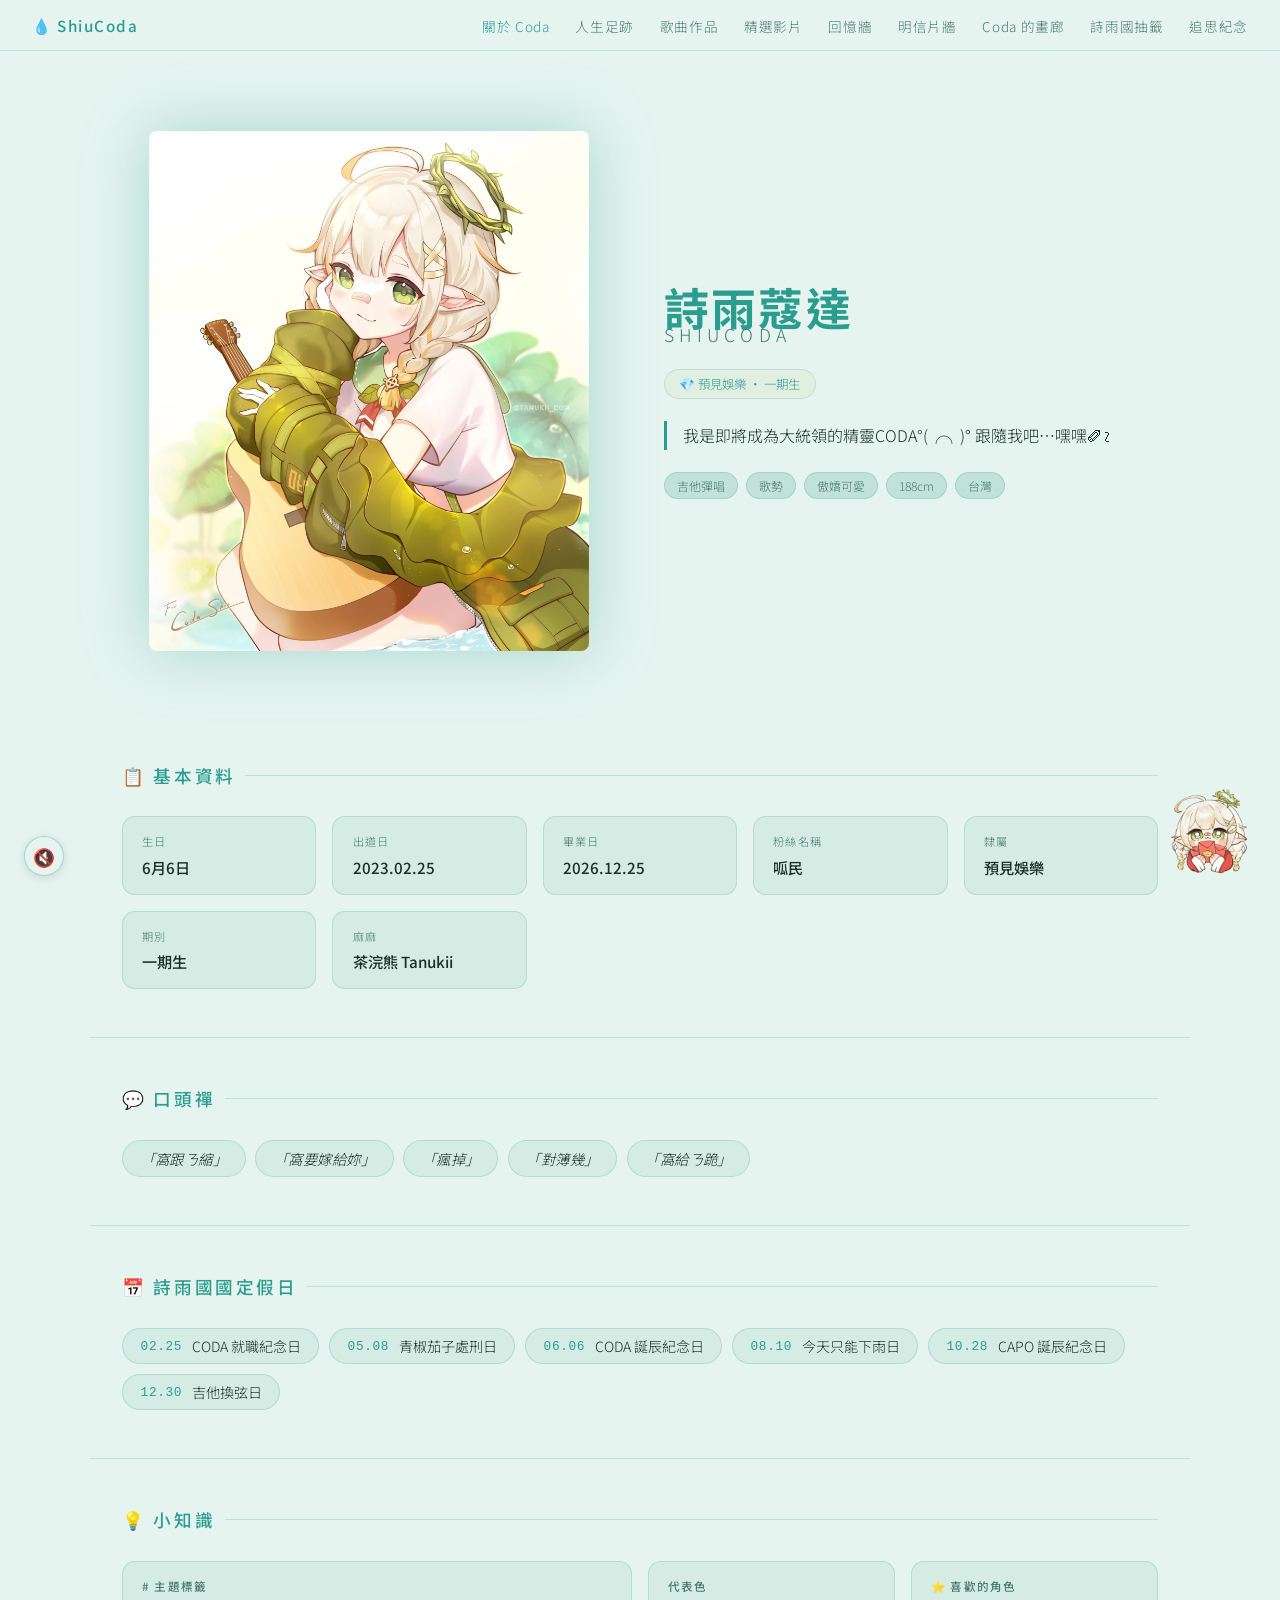
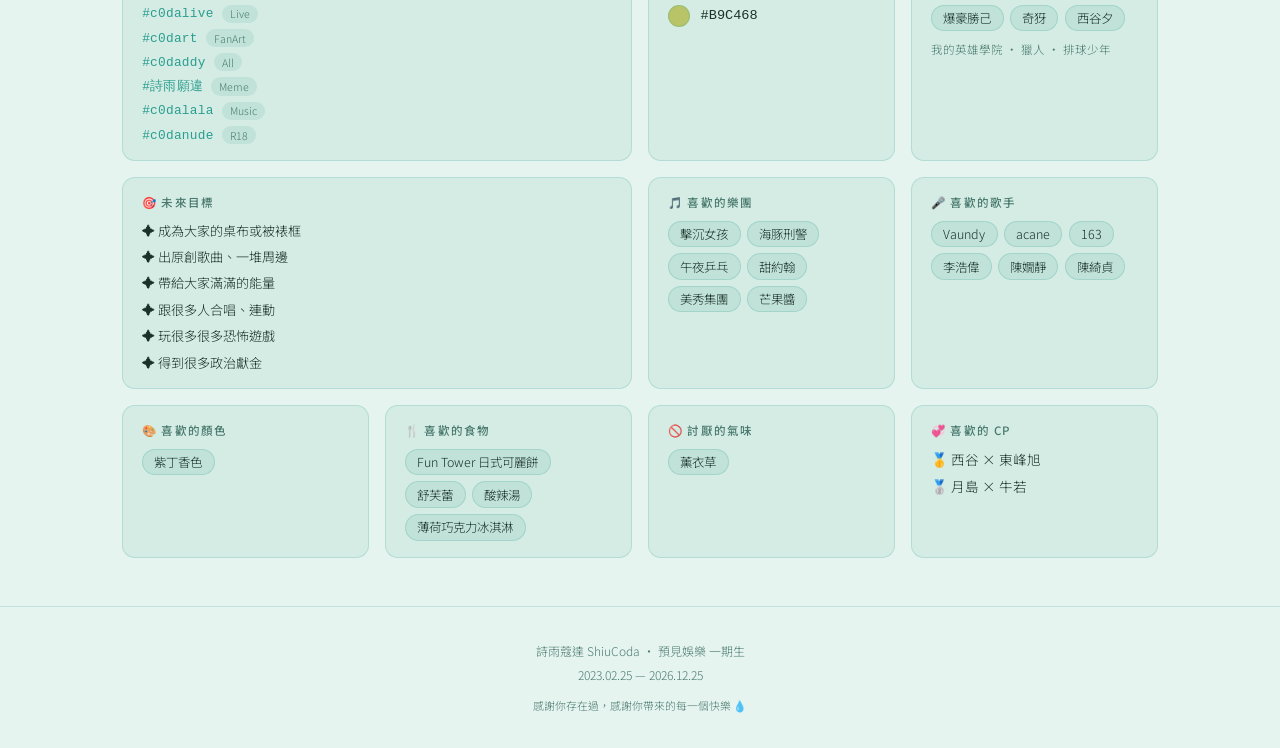
==== index.html @ 1def6b56 "Fix 麻麻 name, reorder trivia cards, fix empty top-right slot Co-Authored-By: Claude Sonnet 4.6 <norep" ====
﻿<!DOCTYPE html>
<html lang="zh-TW">
<head>
  <meta charset="UTF-8">
  <meta name="viewport" content="width=device-width, initial-scale=1.0">
  <title>詩雨蔻達 ShiuCoda</title>
  <link rel="preconnect" href="https://fonts.googleapis.com">
  <link href="https://fonts.googleapis.com/css2?family=Noto+Sans+TC:wght@300;400;500;700&display=swap" rel="stylesheet">
  <style>
    :root {
      --accent:     #2a9d8f;
      --accent-dim: #1f7a6e;
      --accent-glow:#4dbfac;
      --bg:         #e6f4f0;
      --bg2:        #d4ece4;
      --bg3:        #c0e2d8;
      --text:       #1a3028;
      --text-muted: #4a7a6e;
      --border:     rgba(42,157,143,.2);
    }

    * { box-sizing: border-box; margin: 0; padding: 0; }

    body {
      background: var(--bg);
      color: var(--text);
      font-family: 'Noto Sans TC', sans-serif;
      font-weight: 300;
      min-height: 100vh;
    }

    /* ── 導覽列 ── */
    nav {
      position: sticky;
      top: 0;
      z-index: 100;
      background: rgba(230,244,240,.92);
      backdrop-filter: blur(12px);
      border-bottom: 1px solid var(--border);
      display: flex;
      align-items: center;
      justify-content: space-between;
      padding: .8rem 2rem;
    }

    .nav-logo {
      font-size: .95rem;
      font-weight: 500;
      color: var(--accent);
      letter-spacing: .1em;
      text-decoration: none;
    }

    .nav-links {
      display: flex;
      gap: 1.6rem;
      list-style: none;
    }

    .nav-links a {
      color: var(--text-muted);
      text-decoration: none;
      font-size: .85rem;
      letter-spacing: .05em;
      transition: color .2s;
    }

    .nav-links a:hover,
    .nav-links a.active { color: var(--accent); }

    /* ── Hero ── */
    .hero {
      display: grid;
      grid-template-columns: 1fr 1fr;
      gap: 3rem;
      align-items: center;
      max-width: 1100px;
      margin: 0 auto;
      padding: 5rem 2rem 4rem;
    }

    .hero-art {
      display: flex;
      justify-content: center;
    }

    .hero-art img {
      max-height: 520px;
      max-width: 100%;
      object-fit: contain;
      filter: drop-shadow(0 0 32px rgba(42,157,143,.35));
      border-radius: .5rem;
    }

    .hero-art .art-placeholder {
      width: 340px;
      height: 480px;
      border: 2px dashed var(--border);
      border-radius: 1rem;
      display: flex;
      flex-direction: column;
      align-items: center;
      justify-content: center;
      gap: .8rem;
      color: var(--text-muted);
      font-size: .85rem;
    }

    .hero-art .art-placeholder span { font-size: 2.5rem; }

    .hero-info { display: flex; flex-direction: column; gap: 1.4rem; }

    .hero-name-jp {
      font-size: 2.8rem;
      font-weight: 700;
      color: var(--accent);
      line-height: 1.1;
      letter-spacing: .05em;
    }

    .hero-name-en {
      font-size: 1.1rem;
      font-weight: 300;
      color: var(--text-muted);
      letter-spacing: .3em;
      text-transform: uppercase;
      margin-top: -.6rem;
    }

    .hero-badge {
      display: inline-flex;
      align-items: center;
      gap: .5rem;
      background: rgba(185,196,104,.1);
      border: 1px solid var(--border);
      border-radius: 2rem;
      padding: .3rem .9rem;
      font-size: .78rem;
      color: var(--accent);
      width: fit-content;
    }

    .hero-desc {
      font-size: 1rem;
      line-height: 1.8;
      color: var(--text);
      border-left: 3px solid var(--accent);
      padding-left: 1rem;
    }

    .hero-tags {
      display: flex;
      flex-wrap: wrap;
      gap: .5rem;
    }

    .tag {
      background: var(--bg3);
      border: 1px solid var(--border);
      border-radius: 2rem;
      padding: .25rem .75rem;
      font-size: .75rem;
      color: var(--text-muted);
    }

    /* ── 區塊共用 ── */
    section {
      max-width: 1100px;
      margin: 0 auto;
      padding: 3rem 2rem;
    }

    section + section {
      border-top: 1px solid var(--border);
    }

    .section-title {
      font-size: 1.1rem;
      font-weight: 500;
      color: var(--accent);
      letter-spacing: .15em;
      margin-bottom: 1.8rem;
      display: flex;
      align-items: center;
      gap: .6rem;
    }

    .section-title::after {
      content: '';
      flex: 1;
      height: 1px;
      background: var(--border);
    }

    /* ── 基本資料 ── */
    .info-grid {
      display: grid;
      grid-template-columns: repeat(auto-fit, minmax(160px, 1fr));
      gap: 1rem;
    }

    .info-card {
      background: var(--bg2);
      border: 1px solid var(--border);
      border-radius: .8rem;
      padding: 1rem 1.2rem;
    }

    .info-card .label {
      font-size: .7rem;
      color: var(--text-muted);
      letter-spacing: .1em;
      margin-bottom: .4rem;
    }

    .info-card .value {
      font-size: .95rem;
      font-weight: 500;
      color: var(--text);
    }

    /* ── 畫廊區 ── */
    .gallery-grid {
      display: grid;
      grid-template-columns: repeat(auto-fill, minmax(200px, 1fr));
      gap: 1rem;
    }

    .gallery-item {
      aspect-ratio: 1;
      border-radius: .8rem;
      overflow: hidden;
      background: var(--bg3);
      border: 1px solid var(--border);
      cursor: pointer;
      transition: transform .2s, border-color .2s;
    }

    .gallery-item:hover {
      transform: translateY(-3px);
      border-color: var(--accent-dim);
    }

    .gallery-item img {
      width: 100%;
      height: 100%;
      object-fit: cover;
    }

    .gallery-placeholder {
      width: 100%;
      height: 100%;
      display: flex;
      flex-direction: column;
      align-items: center;
      justify-content: center;
      gap: .4rem;
      color: var(--text-muted);
      font-size: .75rem;
    }

    .gallery-placeholder span { font-size: 1.8rem; }

    .gallery-hint {
      margin-top: 1rem;
      font-size: .78rem;
      color: var(--text-muted);
      text-align: center;
    }

    /* ── 原創曲 ── */
    .songs-grid {
      display: grid;
      grid-template-columns: repeat(auto-fill, minmax(260px, 1fr));
      gap: .8rem;
    }

    .song-item {
      display: flex;
      align-items: center;
      gap: .8rem;
      background: var(--bg2);
      border: 1px solid var(--border);
      border-radius: .6rem;
      padding: .8rem 1rem;
      text-decoration: none;
      color: var(--text);
      transition: border-color .2s, background .2s;
    }

    .song-item:hover {
      border-color: var(--accent-dim);
      background: var(--bg3);
    }

    .song-icon {
      font-size: 1.2rem;
      flex-shrink: 0;
    }

    .song-title { font-size: .88rem; line-height: 1.4; }

    .song-year {
      margin-left: auto;
      font-size: .72rem;
      color: var(--text-muted);
      white-space: nowrap;
    }

    /* ── 口頭禪 ── */
    .catchphrase-list {
      display: flex;
      flex-wrap: wrap;
      gap: .6rem;
    }

    .catchphrase {
      background: var(--bg2);
      border: 1px solid var(--border);
      border-radius: 2rem;
      padding: .45rem 1.1rem;
      font-size: .9rem;
      color: var(--text);
      font-style: italic;
      letter-spacing: .03em;
    }

    /* ── 詩雨國國定假日 ── */
    .holiday-list {
      display: flex;
      flex-wrap: wrap;
      gap: .6rem;
    }

    .holiday-row {
      display: flex;
      align-items: center;
      gap: .6rem;
      background: var(--bg2);
      border: 1px solid var(--border);
      border-radius: 2rem;
      padding: .45rem 1.1rem;
      font-size: .88rem;
    }

    .holiday-date {
      font-family: monospace;
      font-size: .8rem;
      color: var(--accent);
      letter-spacing: .05em;
      flex-shrink: 0;
    }

    .holiday-name {
      color: var(--text);
    }

    /* ── 小知識 ── */
    .trivia-grid {
      display: grid;
      grid-template-columns: repeat(auto-fill, minmax(210px, 1fr));
      gap: 1rem;
    }

    .trivia-card {
      background: var(--bg2);
      border: 1px solid var(--border);
      border-radius: .8rem;
      padding: 1rem 1.2rem;
    }

    .trivia-label {
      font-size: .72rem;
      color: var(--text-muted);
      letter-spacing: .1em;
      font-weight: 500;
      margin-bottom: .65rem;
    }

    .trivia-tags {
      display: flex;
      flex-wrap: wrap;
      gap: .4rem;
    }

    .trivia-tag {
      background: var(--bg3);
      border: 1px solid var(--border);
      border-radius: 2rem;
      padding: .2rem .7rem;
      font-size: .78rem;
      color: var(--text);
    }

    .trivia-color-swatch {
      display: flex;
      align-items: center;
      gap: .65rem;
    }

    .color-dot {
      width: 22px; height: 22px;
      border-radius: 50%;
      border: 1px solid var(--border);
      flex-shrink: 0;
    }

    .hashtag-list {
      display: flex;
      flex-direction: column;
      gap: .38rem;
    }

    .hashtag-row {
      display: flex;
      align-items: center;
      gap: .5rem;
    }

    .hashtag-name {
      font-size: .8rem;
      color: var(--accent);
      font-family: monospace;
      letter-spacing: .02em;
    }

    .hashtag-type {
      font-size: .66rem;
      color: var(--text-muted);
      background: var(--bg3);
      border-radius: 2rem;
      padding: .1rem .5rem;
    }

    .trivia-goal-list {
      list-style: none;
      display: flex;
      flex-direction: column;
      gap: .42rem;
    }

    .trivia-goal-list li {
      font-size: .82rem;
      color: var(--text);
      line-height: 1.5;
    }

    .span-wide { grid-column: span 2; }
    @media (max-width: 500px) { .span-wide { grid-column: span 1; } }

    /* ── 其他頁面連結 ── */
    .pages-grid {
      display: grid;
      grid-template-columns: repeat(auto-fill, minmax(180px, 1fr));
      gap: 1rem;
    }

    .page-link {
      display: flex;
      flex-direction: column;
      align-items: center;
      gap: .6rem;
      background: var(--bg2);
      border: 1px solid var(--border);
      border-radius: 1rem;
      padding: 1.6rem 1rem;
      text-decoration: none;
      color: var(--text);
      transition: border-color .2s, transform .2s;
    }

    .page-link:hover {
      border-color: var(--accent-dim);
      transform: translateY(-3px);
    }

    .page-link .icon { font-size: 2rem; }
    .page-link .name { font-size: .88rem; font-weight: 500; }
    .page-link .desc { font-size: .72rem; color: var(--text-muted); text-align: center; }

    /* ── Footer ── */
    footer {
      border-top: 1px solid var(--border);
      text-align: center;
      padding: 2rem;
      font-size: .75rem;
      color: var(--text-muted);
      line-height: 2;
    }

    /* ── 燈箱 ── */
    #lightbox {
      display: none;
      position: fixed;
      inset: 0;
      background: rgba(0,0,0,.85);
      z-index: 999;
      align-items: center;
      justify-content: center;
      cursor: pointer;
    }

    #lightbox.open { display: flex; }

    #lightbox img {
      max-width: 90vw;
      max-height: 90vh;
      border-radius: .5rem;
      object-fit: contain;
    }

    /* ── RWD ── */
    @media (max-width: 700px) {
      .hero { grid-template-columns: 1fr; padding: 2.5rem 1.2rem 2rem; gap: 2rem; }
      .hero-art { order: -1; }
      .hero-art .art-placeholder { width: 220px; height: 300px; }
      .hero-name-jp { font-size: 2rem; }
      nav { padding: .7rem 1rem; }
      .nav-links { gap: .9rem; }
      section { padding: 2rem 1.2rem; }
    }
  </style>
</head>
<body data-audio="/ShiuCoda/audio/index.mp3">

<!-- ── 導覽列 ── -->
<nav>
  <a class="nav-logo" href="index.html">💧 ShiuCoda</a>
  <ul class="nav-links">
    <li><a href="index.html" class="active">關於 Coda</a></li>
    <li><a href="timeline.html">人生足跡</a></li>
    <li><a href="music.html">歌曲作品</a></li>
    <li><a href="videos.html">精選影片</a></li>
    <li><a href="gallery.html">回憶牆</a></li><li><a href="postcards.html">明信片牆</a></li><li><a href="artwork.html">Coda 的畫廊</a></li><li><a href="fortune.html">詩雨國抽籤</a></li>
    <li><a href="memorial.html">追思紀念</a></li>
  </ul>
</nav>

<!-- ── Hero ── -->
<div class="hero">
  <div class="hero-art">
    <img src="images/character/main.webp" alt="詩雨蔻達">
  </div>

  <div class="hero-info">
    <div>
      <div class="hero-name-jp">詩雨蔻達</div>
      <div class="hero-name-en">ShiuCoda</div>
    </div>
    <div class="hero-badge">💎 預見娛樂 · 一期生</div>
    <p class="hero-desc">我是即將成為大統領的精靈CODA°(╭╮)° 跟隨我吧…嘿嘿✐☡</p>
    <div class="hero-tags">
      <span class="tag">吉他彈唱</span>
      <span class="tag">歌勢</span>
      <span class="tag">傲嬌可愛</span>
      <span class="tag">188cm</span>
      <span class="tag">台灣</span>
    </div>
  </div>
</div>

<!-- ── 基本資料 ── -->
<section>
  <h2 class="section-title">📋 基本資料</h2>
  <div class="info-grid">
    <div class="info-card">
      <div class="label">生日</div>
      <div class="value">6月6日</div>
    </div>
    <div class="info-card">
      <div class="label">出道日</div>
      <div class="value">2023.02.25</div>
    </div>
    <div class="info-card">
      <div class="label">畢業日</div>
      <div class="value">2026.12.25</div>
    </div>
    <div class="info-card">
      <div class="label">粉絲名稱</div>
      <div class="value">呱民</div>
    </div>
    <div class="info-card">
      <div class="label">隸屬</div>
      <div class="value">預見娛樂</div>
    </div>
    <div class="info-card">
      <div class="label">期別</div>
      <div class="value">一期生</div>
    </div>
    <div class="info-card">
      <div class="label">麻麻</div>
      <div class="value">茶浣熊 Tanukii</div>
    </div>
  </div>
</section>

<!-- ── 口頭禪 ── -->
<section>
  <h2 class="section-title">💬 口頭禪</h2>
  <div class="catchphrase-list">
    <span class="catchphrase">「窩跟ㄋ縮」</span>
    <span class="catchphrase">「窩要嫁給妳」</span>
    <span class="catchphrase">「瘋掉」</span>
    <span class="catchphrase">「對簿幾」</span>
    <span class="catchphrase">「窩給ㄋ跪」</span>
  </div>
</section>

<!-- ── 詩雨國國定假日 ── -->
<section>
  <h2 class="section-title">📅 詩雨國國定假日</h2>
  <div class="holiday-list">
    <div class="holiday-row"><span class="holiday-date">02.25</span><span class="holiday-name">CODA 就職紀念日</span></div>
    <div class="holiday-row"><span class="holiday-date">05.08</span><span class="holiday-name">青椒茄子處刑日</span></div>
    <div class="holiday-row"><span class="holiday-date">06.06</span><span class="holiday-name">CODA 誕辰紀念日</span></div>
    <div class="holiday-row"><span class="holiday-date">08.10</span><span class="holiday-name">今天只能下雨日</span></div>
    <div class="holiday-row"><span class="holiday-date">10.28</span><span class="holiday-name">CAPO 誕辰紀念日</span></div>
    <div class="holiday-row"><span class="holiday-date">12.30</span><span class="holiday-name">吉他換弦日</span></div>
  </div>
</section>

<!-- ── 小知識 ── -->
<section>
  <h2 class="section-title">💡 小知識</h2>
  <div class="trivia-grid">

    <div class="trivia-card span-wide">
      <div class="trivia-label"># 主題標籤</div>
      <div class="hashtag-list">
        <div class="hashtag-row"><span class="hashtag-name">#c0dalive</span><span class="hashtag-type">Live</span></div>
        <div class="hashtag-row"><span class="hashtag-name">#c0dart</span><span class="hashtag-type">FanArt</span></div>
        <div class="hashtag-row"><span class="hashtag-name">#c0daddy</span><span class="hashtag-type">All</span></div>
        <div class="hashtag-row"><span class="hashtag-name">#詩雨願違</span><span class="hashtag-type">Meme</span></div>
        <div class="hashtag-row"><span class="hashtag-name">#c0dalala</span><span class="hashtag-type">Music</span></div>
        <div class="hashtag-row"><span class="hashtag-name">#c0danude</span><span class="hashtag-type">R18</span></div>
      </div>
    </div>

    <div class="trivia-card">
      <div class="trivia-label">代表色</div>
      <div class="trivia-color-swatch">
        <div class="color-dot" style="background:#B9C468"></div>
        <span style="font-size:.85rem;font-family:monospace;color:var(--text)">#B9C468</span>
      </div>
    </div>

    <div class="trivia-card">
      <div class="trivia-label">⭐ 喜歡的角色</div>
      <div class="trivia-tags">
        <span class="trivia-tag">爆豪勝己</span>
        <span class="trivia-tag">奇犽</span>
        <span class="trivia-tag">西谷夕</span>
      </div>
      <div style="font-size:.72rem;color:var(--text-muted);margin-top:.5rem;line-height:1.8">
        我的英雄學院 · 獵人 · 排球少年
      </div>
    </div>

    <div class="trivia-card span-wide">
      <div class="trivia-label">🎯 未來目標</div>
      <ul class="trivia-goal-list">
        <li>✦ 成為大家的桌布或被裱框</li>
        <li>✦ 出原創歌曲、一堆周邊</li>
        <li>✦ 帶給大家滿滿的能量</li>
        <li>✦ 跟很多人合唱、連動</li>
        <li>✦ 玩很多很多恐怖遊戲</li>
        <li>✦ 得到很多政治獻金</li>
      </ul>
    </div>

    <div class="trivia-card">
      <div class="trivia-label">🎵 喜歡的樂團</div>
      <div class="trivia-tags">
        <span class="trivia-tag">擊沉女孩</span>
        <span class="trivia-tag">海豚刑警</span>
        <span class="trivia-tag">午夜乒乓</span>
        <span class="trivia-tag">甜約翰</span>
        <span class="trivia-tag">美秀集團</span>
        <span class="trivia-tag">芒果醬</span>
      </div>
    </div>

    <div class="trivia-card">
      <div class="trivia-label">🎤 喜歡的歌手</div>
      <div class="trivia-tags">
        <span class="trivia-tag">Vaundy</span>
        <span class="trivia-tag">acane</span>
        <span class="trivia-tag">163</span>
        <span class="trivia-tag">李浩偉</span>
        <span class="trivia-tag">陳嫺靜</span>
        <span class="trivia-tag">陳綺貞</span>
      </div>
    </div>

    <div class="trivia-card">
      <div class="trivia-label">🎨 喜歡的顏色</div>
      <div class="trivia-tags">
        <span class="trivia-tag">紫丁香色</span>
      </div>
    </div>

    <div class="trivia-card">
      <div class="trivia-label">🍴 喜歡的食物</div>
      <div class="trivia-tags">
        <span class="trivia-tag">Fun Tower 日式可麗餅</span>
        <span class="trivia-tag">舒芙蕾</span>
        <span class="trivia-tag">酸辣湯</span>
        <span class="trivia-tag">薄荷巧克力冰淇淋</span>
      </div>
    </div>

    <div class="trivia-card">
      <div class="trivia-label">🚫 討厭的氣味</div>
      <div class="trivia-tags">
        <span class="trivia-tag">薰衣草</span>
      </div>
    </div>

    <div class="trivia-card">
      <div class="trivia-label">💞 喜歡的 CP</div>
      <div style="display:flex;flex-direction:column;gap:.45rem;margin-top:.3rem">
        <div style="font-size:.85rem;color:var(--text)">🥇 西谷 × 東峰旭</div>
        <div style="font-size:.85rem;color:var(--text)">🥈 月島 × 牛若</div>
      </div>
    </div>

  </div>
</section>

<!-- ── Footer ── -->
<footer>
  <div>詩雨蔻達 ShiuCoda · 預見娛樂 一期生</div>
  <div>2023.02.25 — 2026.12.25</div>
  <div style="margin-top:.5rem;font-size:.68rem;">感謝你存在過，感謝你帶來的每一個快樂 💧</div>
</footer>

<!-- ── 燈箱 ── -->
<div id="lightbox" onclick="closeLightbox()">
  <img id="lightbox-img" src="" alt="">
</div>

<script>
  function openLightbox(src) {
    document.getElementById('lightbox-img').src = src;
    document.getElementById('lightbox').classList.add('open');
  }

  function closeLightbox() {
    document.getElementById('lightbox').classList.remove('open');
  }

  document.addEventListener('keydown', e => {
    if (e.key === 'Escape') closeLightbox();
  });
</script>
<script src="js/mascot.js"></script>
<script src="js/music.js"></script>

</body>
</html>
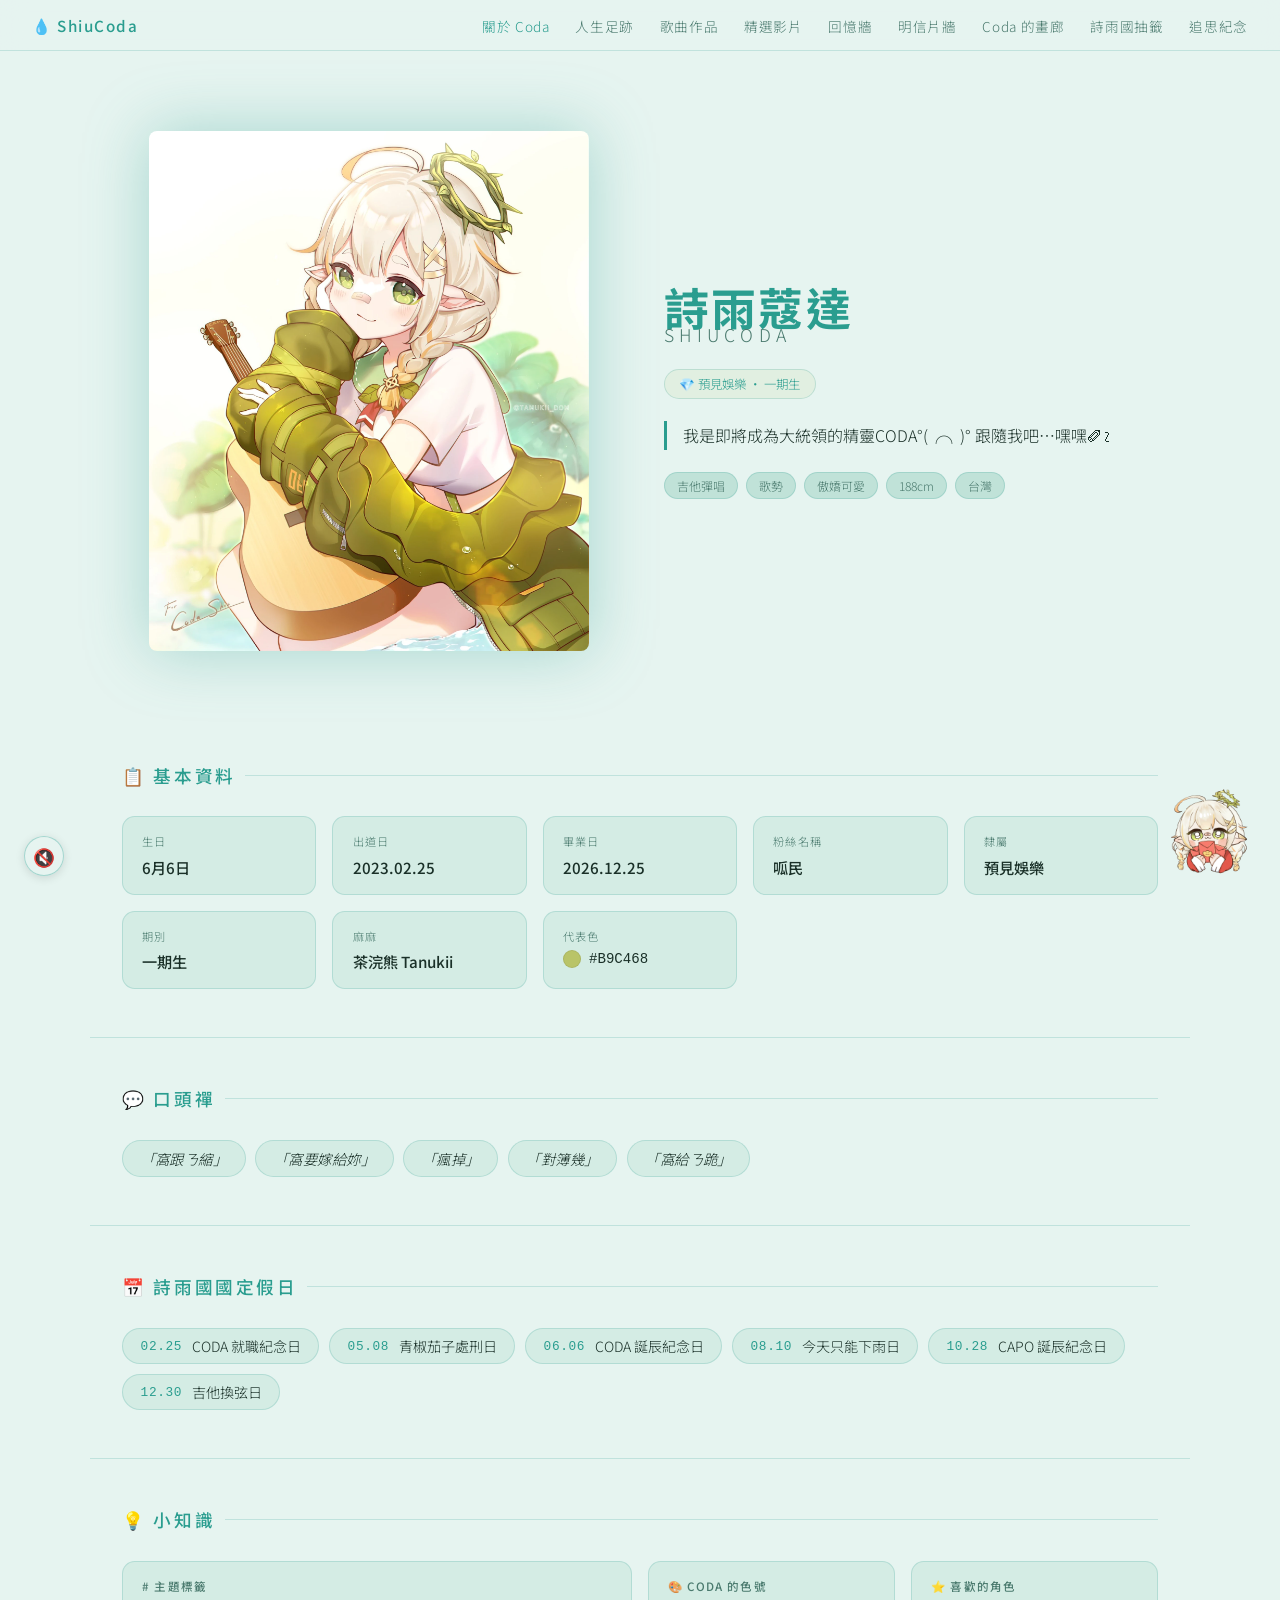
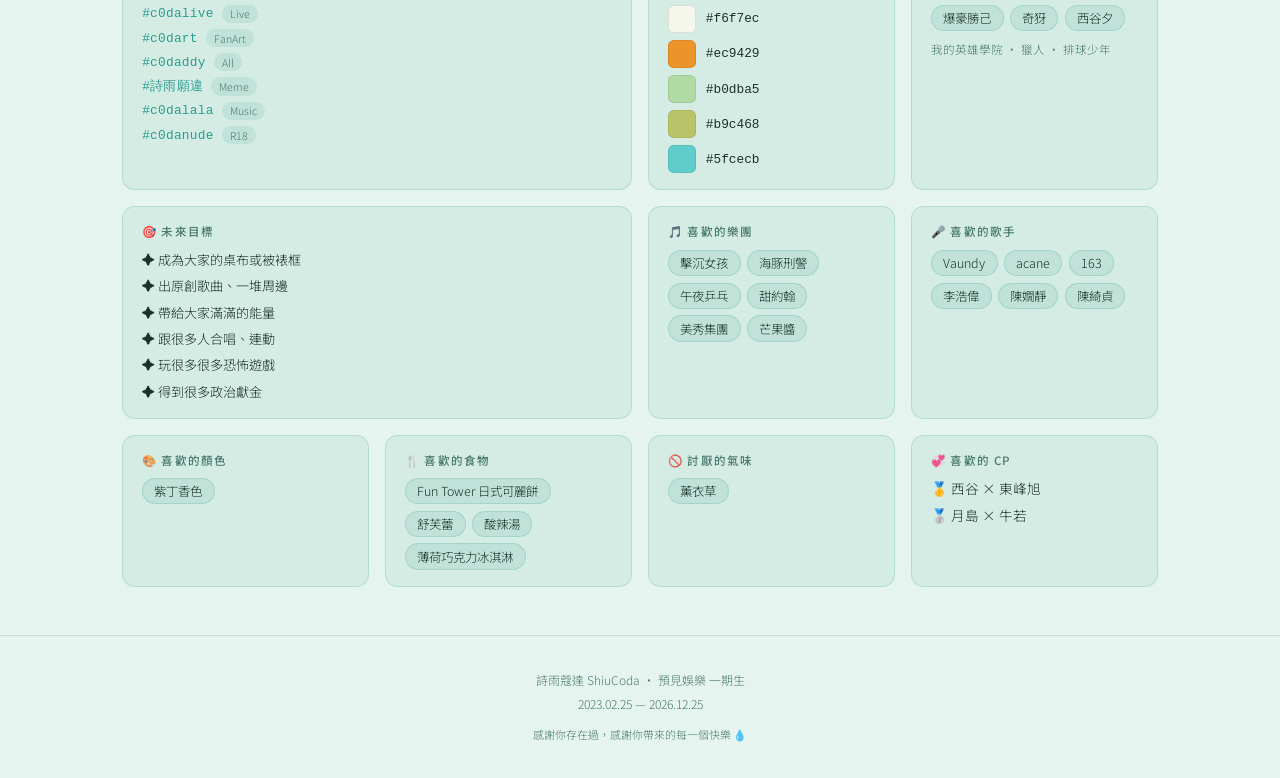
==== commit 7875240c: "Move 代表色 to 基本資料, expand color palette to 5 swatches in 小知識 Co-Authored-By: Claude Sonnet 4.6 <norep" ====
--- a/index.html
+++ b/index.html
@@ -591,6 +591,13 @@
       <div class="label">麻麻</div>
       <div class="value">茶浣熊 Tanukii</div>
     </div>
+    <div class="info-card">
+      <div class="label">代表色</div>
+      <div style="display:flex;align-items:center;gap:.5rem;margin-top:.2rem">
+        <div style="width:18px;height:18px;border-radius:50%;background:#B9C468;flex-shrink:0;border:1px solid rgba(0,0,0,.08)"></div>
+        <span style="font-family:monospace;font-size:.88rem">#B9C468</span>
+      </div>
+    </div>
   </div>
 </section>
 
@@ -637,10 +644,28 @@
     </div>
 
     <div class="trivia-card">
-      <div class="trivia-label">代表色</div>
-      <div class="trivia-color-swatch">
-        <div class="color-dot" style="background:#B9C468"></div>
-        <span style="font-size:.85rem;font-family:monospace;color:var(--text)">#B9C468</span>
+      <div class="trivia-label">🎨 CODA 的色號</div>
+      <div style="display:flex;flex-direction:column;gap:.45rem;margin-top:.1rem">
+        <div style="display:flex;align-items:center;gap:.6rem">
+          <div style="width:28px;height:28px;border-radius:.35rem;background:#f6f7ec;border:1px solid rgba(0,0,0,.1);flex-shrink:0"></div>
+          <span style="font-family:monospace;font-size:.8rem;color:var(--text)">#f6f7ec</span>
+        </div>
+        <div style="display:flex;align-items:center;gap:.6rem">
+          <div style="width:28px;height:28px;border-radius:.35rem;background:#ec9429;border:1px solid rgba(0,0,0,.08);flex-shrink:0"></div>
+          <span style="font-family:monospace;font-size:.8rem;color:var(--text)">#ec9429</span>
+        </div>
+        <div style="display:flex;align-items:center;gap:.6rem">
+          <div style="width:28px;height:28px;border-radius:.35rem;background:#b0dba5;border:1px solid rgba(0,0,0,.08);flex-shrink:0"></div>
+          <span style="font-family:monospace;font-size:.8rem;color:var(--text)">#b0dba5</span>
+        </div>
+        <div style="display:flex;align-items:center;gap:.6rem">
+          <div style="width:28px;height:28px;border-radius:.35rem;background:#b9c468;border:1px solid rgba(0,0,0,.08);flex-shrink:0"></div>
+          <span style="font-family:monospace;font-size:.8rem;color:var(--text)">#b9c468</span>
+        </div>
+        <div style="display:flex;align-items:center;gap:.6rem">
+          <div style="width:28px;height:28px;border-radius:.35rem;background:#5fcecb;border:1px solid rgba(0,0,0,.08);flex-shrink:0"></div>
+          <span style="font-family:monospace;font-size:.8rem;color:var(--text)">#5fcecb</span>
+        </div>
       </div>
     </div>
 
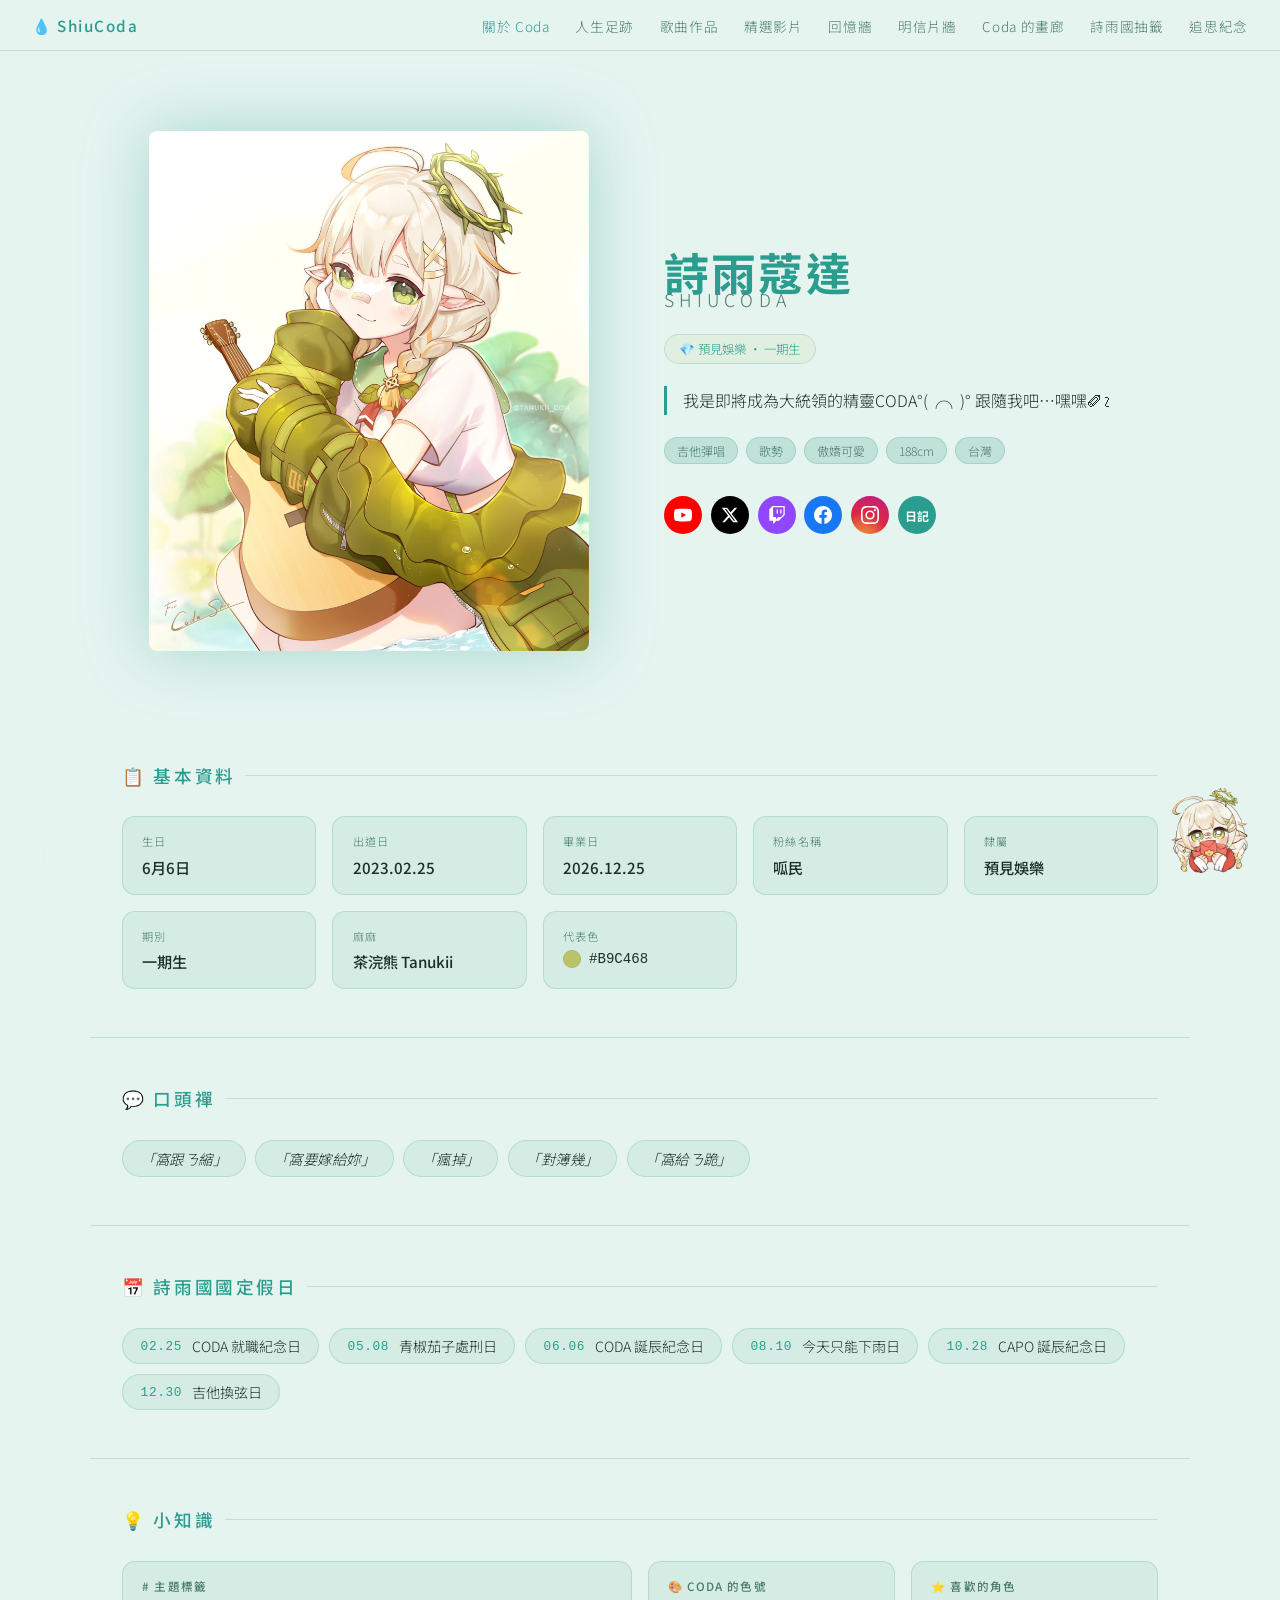
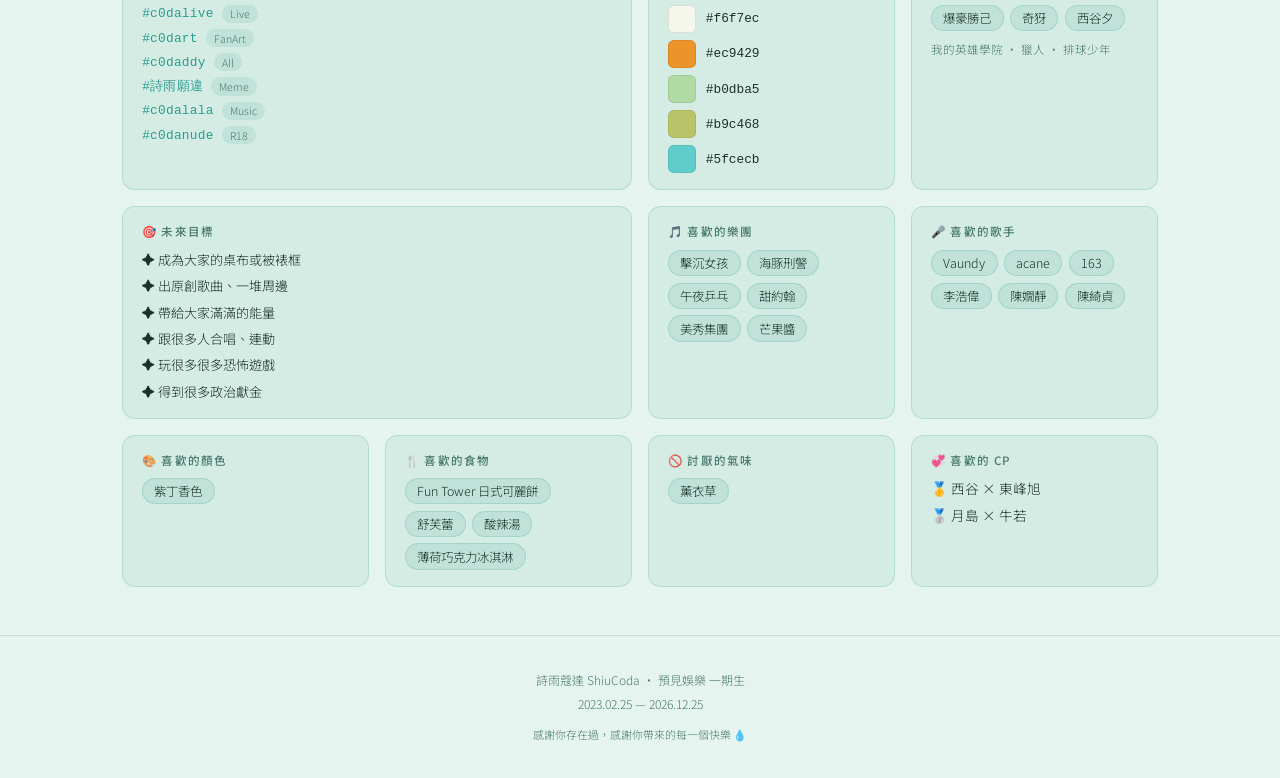
==== commit 828c7651: "Add social link buttons to hero section Co-Authored-By: Claude Sonnet 4.6 <noreply@anthropic.com>" ====
--- a/index.html
+++ b/index.html
@@ -488,6 +488,36 @@
       line-height: 2;
     }
 
+    /* ── 社群連結 ── */
+    .hero-links {
+      display: flex;
+      flex-wrap: wrap;
+      gap: .55rem;
+      margin-top: .6rem;
+    }
+
+    .hero-link-btn {
+      width: 38px;
+      height: 38px;
+      border-radius: 50%;
+      display: flex;
+      align-items: center;
+      justify-content: center;
+      color: #fff;
+      text-decoration: none;
+      transition: transform .15s, opacity .15s;
+      flex-shrink: 0;
+    }
+
+    .hero-link-btn:hover { transform: scale(1.12); opacity: .85; }
+    .hero-link-btn svg { width: 18px; height: 18px; fill: currentColor; }
+    .hero-link-btn.yt   { background: #ff0000; }
+    .hero-link-btn.x    { background: #000; }
+    .hero-link-btn.tw   { background: #9146ff; }
+    .hero-link-btn.fb   { background: #1877f2; }
+    .hero-link-btn.ig   { background: radial-gradient(circle at 30% 110%, #f09433 0%, #e6683c 25%, #dc2743 50%, #cc2366 75%, #bc1888 100%); }
+    .hero-link-btn.diary { background: var(--accent); font-size: .75rem; font-weight: 700; letter-spacing: -.02em; }
+
     /* ── 燈箱 ── */
     #lightbox {
       display: none;
@@ -532,7 +562,7 @@
     <li><a href="music.html">歌曲作品</a></li>
     <li><a href="videos.html">精選影片</a></li>
     <li><a href="gallery.html">回憶牆</a></li><li><a href="postcards.html">明信片牆</a></li><li><a href="artwork.html">Coda 的畫廊</a></li><li><a href="fortune.html">詩雨國抽籤</a></li>
-    <li><a href="memorial.html">追思紀念</a></li>
+    <li><a href="https://shiukonata.github.io/MCStudio/%E8%BF%BD%E6%80%9D%E6%9C%83/shiucoda.html" target="_blank">追思紀念</a></li>
   </ul>
 </nav>
 
@@ -555,6 +585,30 @@
       <span class="tag">傲嬌可愛</span>
       <span class="tag">188cm</span>
       <span class="tag">台灣</span>
+    </div>
+    <div class="hero-links">
+      <!-- YouTube -->
+      <a class="hero-link-btn yt" href="https://www.youtube.com/@SHIUCODA" target="_blank" title="YouTube">
+        <svg viewBox="0 0 24 24"><path d="M23.5 6.2a3 3 0 0 0-2.1-2.1C19.5 3.5 12 3.5 12 3.5s-7.5 0-9.4.6A3 3 0 0 0 .5 6.2C0 8.1 0 12 0 12s0 3.9.5 5.8a3 3 0 0 0 2.1 2.1c1.9.6 9.4.6 9.4.6s7.5 0 9.4-.6a3 3 0 0 0 2.1-2.1C24 15.9 24 12 24 12s0-3.9-.5-5.8zM9.75 15.5v-7l6.5 3.5-6.5 3.5z"/></svg>
+      </a>
+      <!-- X / Twitter -->
+      <a class="hero-link-btn x" href="https://x.com/SHIUCODA" target="_blank" title="X (Twitter)">
+        <svg viewBox="0 0 24 24"><path d="M18.244 2.25h3.308l-7.227 8.26 8.502 11.24H16.17l-5.214-6.817L4.99 21.75H1.68l7.73-8.835L1.254 2.25H8.08l4.713 6.231zm-1.161 17.52h1.833L7.084 4.126H5.117z"/></svg>
+      </a>
+      <!-- Twitch -->
+      <a class="hero-link-btn tw" href="https://www.twitch.tv/sh1uc0da" target="_blank" title="Twitch">
+        <svg viewBox="0 0 24 24"><path d="M11.571 4.714h1.715v5.143H11.57zm4.715 0H18v5.143h-1.714zM6 0L1.714 4.286v15.428h5.143V24l4.286-4.286h3.428L22.286 12V0zm14.571 11.143l-3.428 3.428h-3.429l-3 3v-3H6.857V1.714h13.714z"/></svg>
+      </a>
+      <!-- Facebook -->
+      <a class="hero-link-btn fb" href="https://www.facebook.com/SHIUCODA/" target="_blank" title="Facebook">
+        <svg viewBox="0 0 24 24"><path d="M24 12.073C24 5.405 18.627 0 12 0S0 5.405 0 12.073C0 18.1 4.388 23.094 10.125 24v-8.437H7.078v-3.49h3.047V9.41c0-3.025 1.792-4.697 4.533-4.697 1.312 0 2.686.236 2.686.236v2.97h-1.513c-1.491 0-1.956.93-1.956 1.886v2.267h3.328l-.532 3.49h-2.796V24C19.612 23.094 24 18.1 24 12.073z"/></svg>
+      </a>
+      <!-- Instagram -->
+      <a class="hero-link-btn ig" href="https://www.instagram.com/shiucoda/" target="_blank" title="Instagram">
+        <svg viewBox="0 0 24 24"><path d="M12 2.163c3.204 0 3.584.012 4.85.07 3.252.148 4.771 1.691 4.919 4.919.058 1.265.069 1.645.069 4.849 0 3.205-.012 3.584-.069 4.849-.149 3.225-1.664 4.771-4.919 4.919-1.266.058-1.644.07-4.85.07-3.204 0-3.584-.012-4.849-.07-3.26-.149-4.771-1.699-4.919-4.92-.058-1.265-.07-1.644-.07-4.849 0-3.204.013-3.583.07-4.849.149-3.227 1.664-4.771 4.919-4.919 1.266-.057 1.645-.069 4.849-.069zM12 0C8.741 0 8.333.014 7.053.072 2.695.272.273 2.69.073 7.052.014 8.333 0 8.741 0 12c0 3.259.014 3.668.072 4.948.2 4.358 2.618 6.78 6.98 6.98C8.333 23.986 8.741 24 12 24c3.259 0 3.668-.014 4.948-.072 4.354-.2 6.782-2.618 6.979-6.98.059-1.28.073-1.689.073-4.948 0-3.259-.014-3.667-.072-4.947-.196-4.354-2.617-6.78-6.979-6.98C15.668.014 15.259 0 12 0zm0 5.838a6.162 6.162 0 1 0 0 12.324 6.162 6.162 0 0 0 0-12.324zM12 16a4 4 0 1 1 0-8 4 4 0 0 1 0 8zm6.406-11.845a1.44 1.44 0 1 0 0 2.881 1.44 1.44 0 0 0 0-2.881z"/></svg>
+      </a>
+      <!-- 詩雨國日記 -->
+      <a class="hero-link-btn diary" href="https://sh1uc0da.github.io/shiu-diary/%E8%A9%A9%E9%9B%A8%E5%9C%8B%E6%97%A5%E8%A8%98.html" target="_blank" title="詩雨國日記">日記</a>
     </div>
   </div>
 </div>
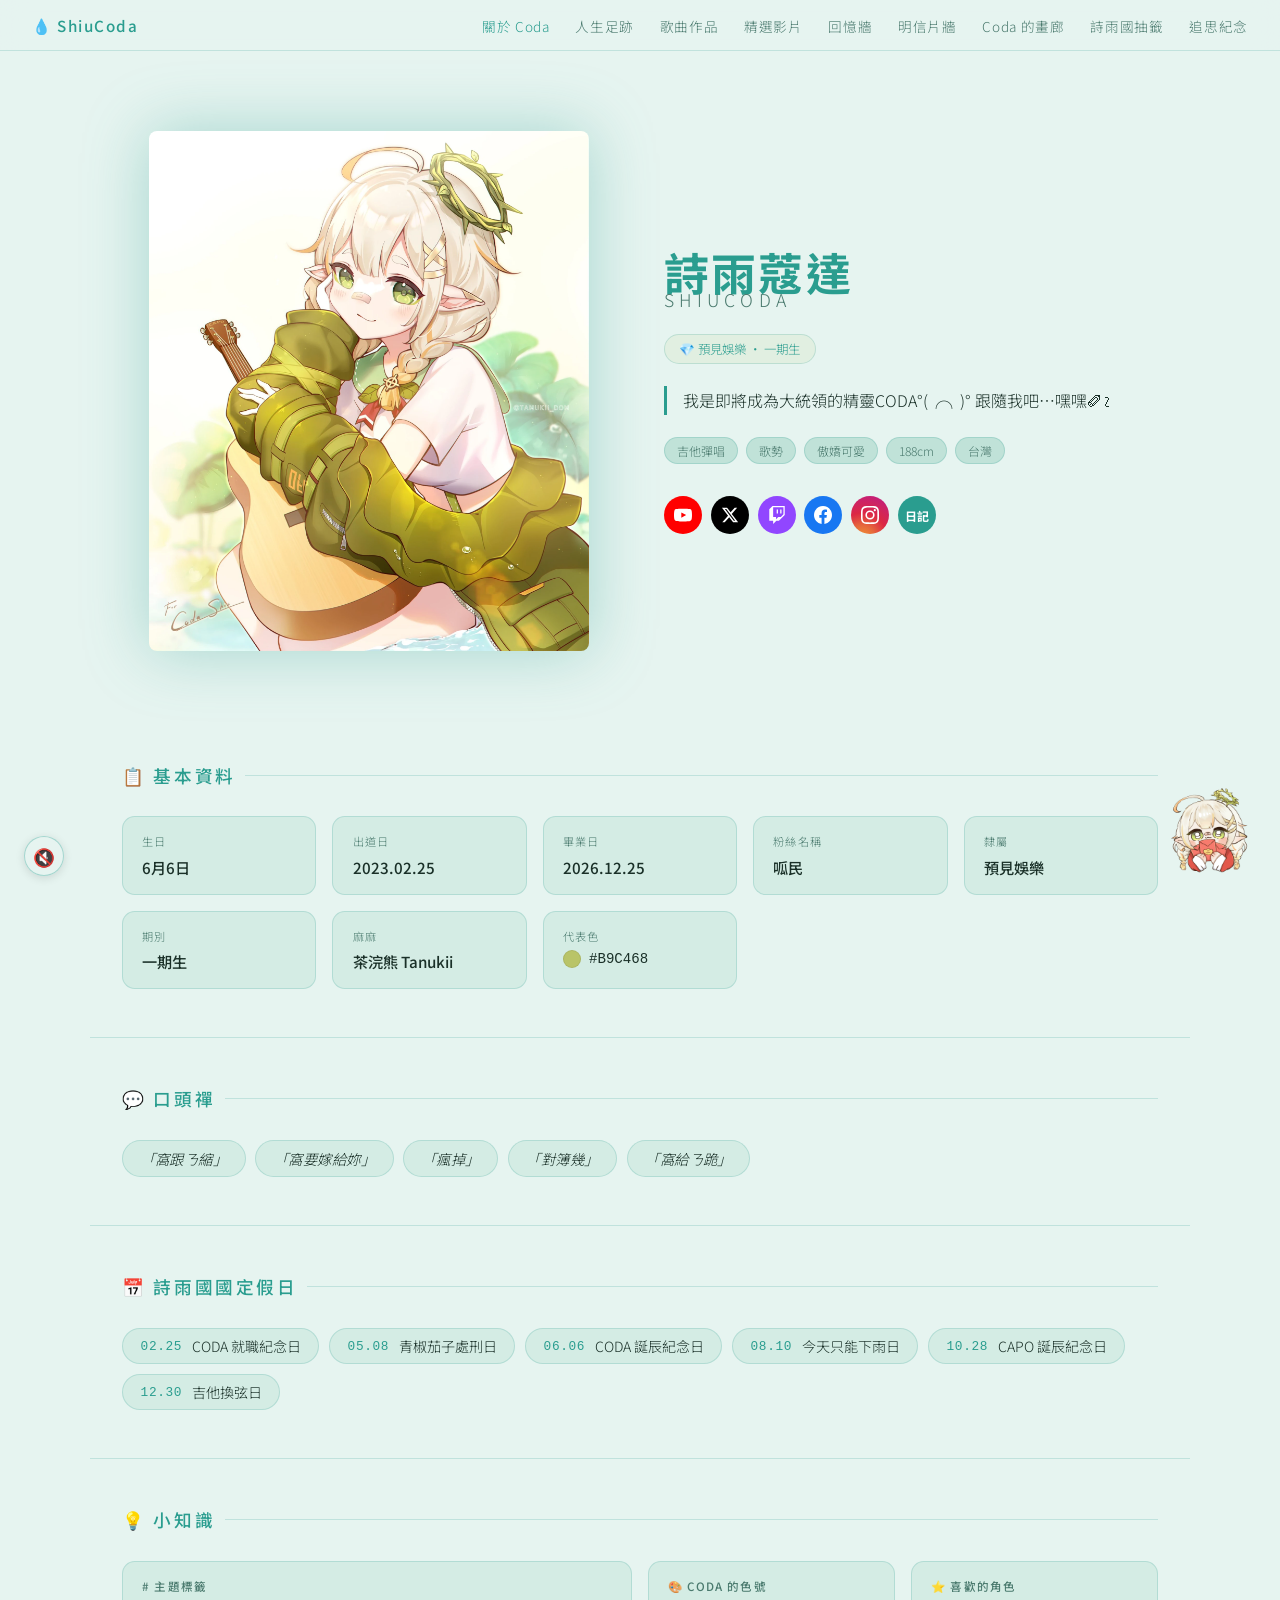
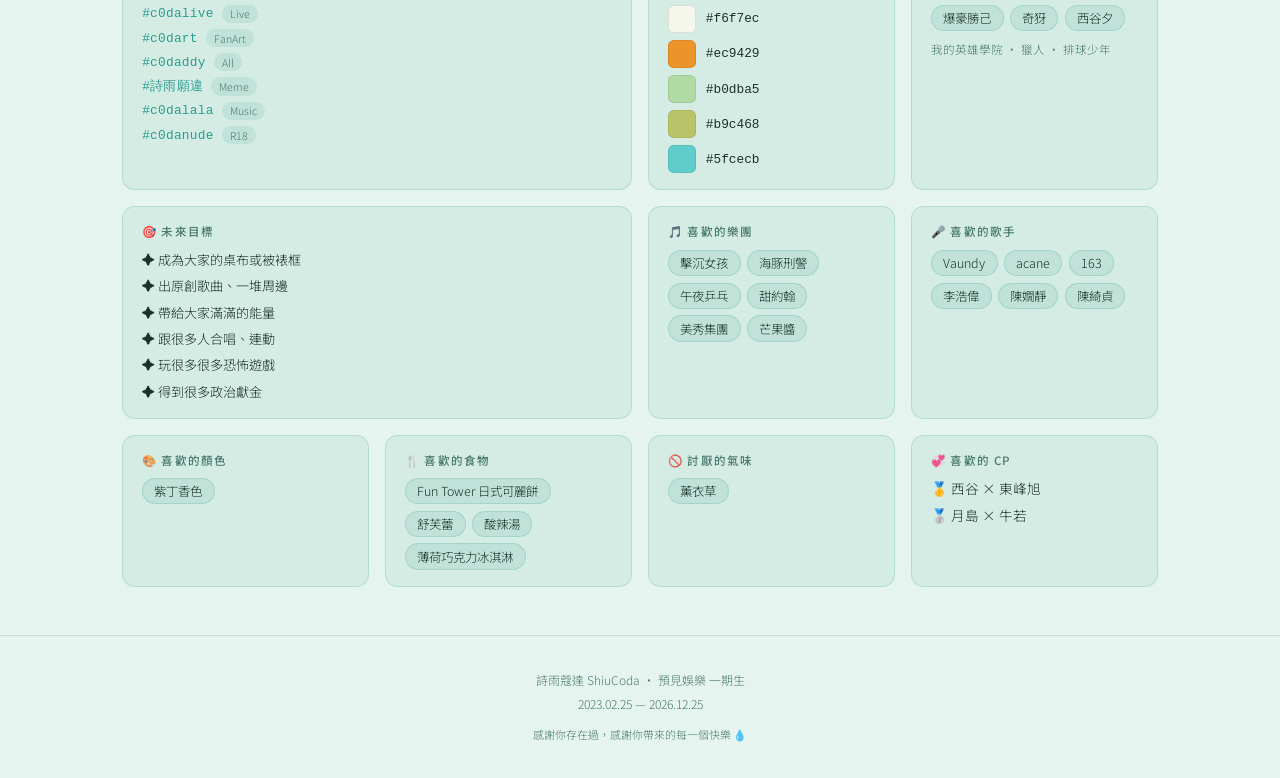
==== commit e4b7325a: "feat: add OG / Twitter Card meta tags and preview image to all pages Co-Authored-By: Claude Sonnet 4" ====
--- a/index.html
+++ b/index.html
@@ -3,6 +3,14 @@
 <head>
   <meta charset="UTF-8">
   <meta name="viewport" content="width=device-width, initial-scale=1.0">
+  <meta property="og:type" content="website">
+  <meta property="og:site_name" content="詩雨蔻達 ShiuCoda">
+  <meta property="og:title" content="詩雨蔻達 ShiuCoda">
+  <meta property="og:description" content="詩雨蔻達 ShiuCoda 的個人資料、基本資訊與粉絲網站">
+  <meta property="og:image" content="https://shiukonata.github.io/ShiuCoda/images/預覽圖.jpg">
+  <meta property="og:url" content="https://shiukonata.github.io/ShiuCoda/">
+  <meta name="twitter:card" content="summary_large_image">
+  <meta name="twitter:image" content="https://shiukonata.github.io/ShiuCoda/images/預覽圖.jpg">
   <title>詩雨蔻達 ShiuCoda</title>
   <link rel="preconnect" href="https://fonts.googleapis.com">
   <link href="https://fonts.googleapis.com/css2?family=Noto+Sans+TC:wght@300;400;500;700&display=swap" rel="stylesheet">
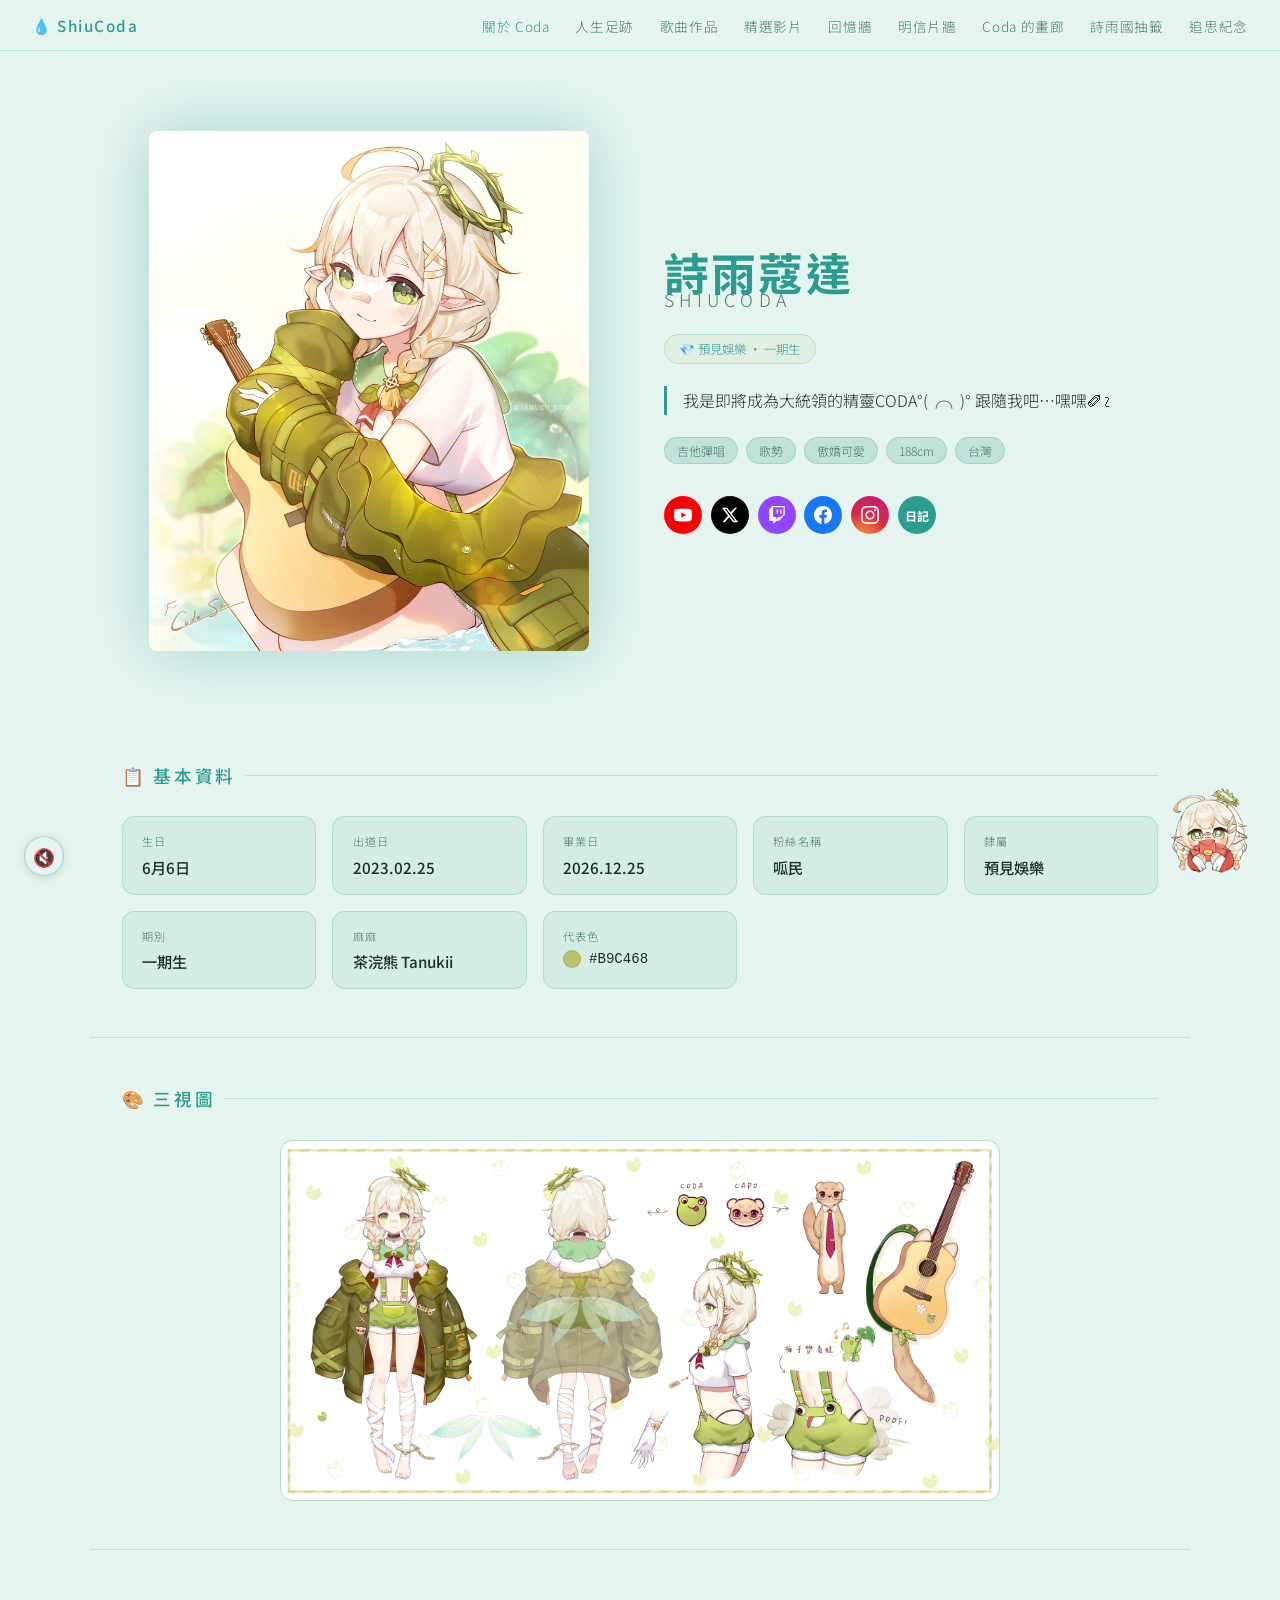
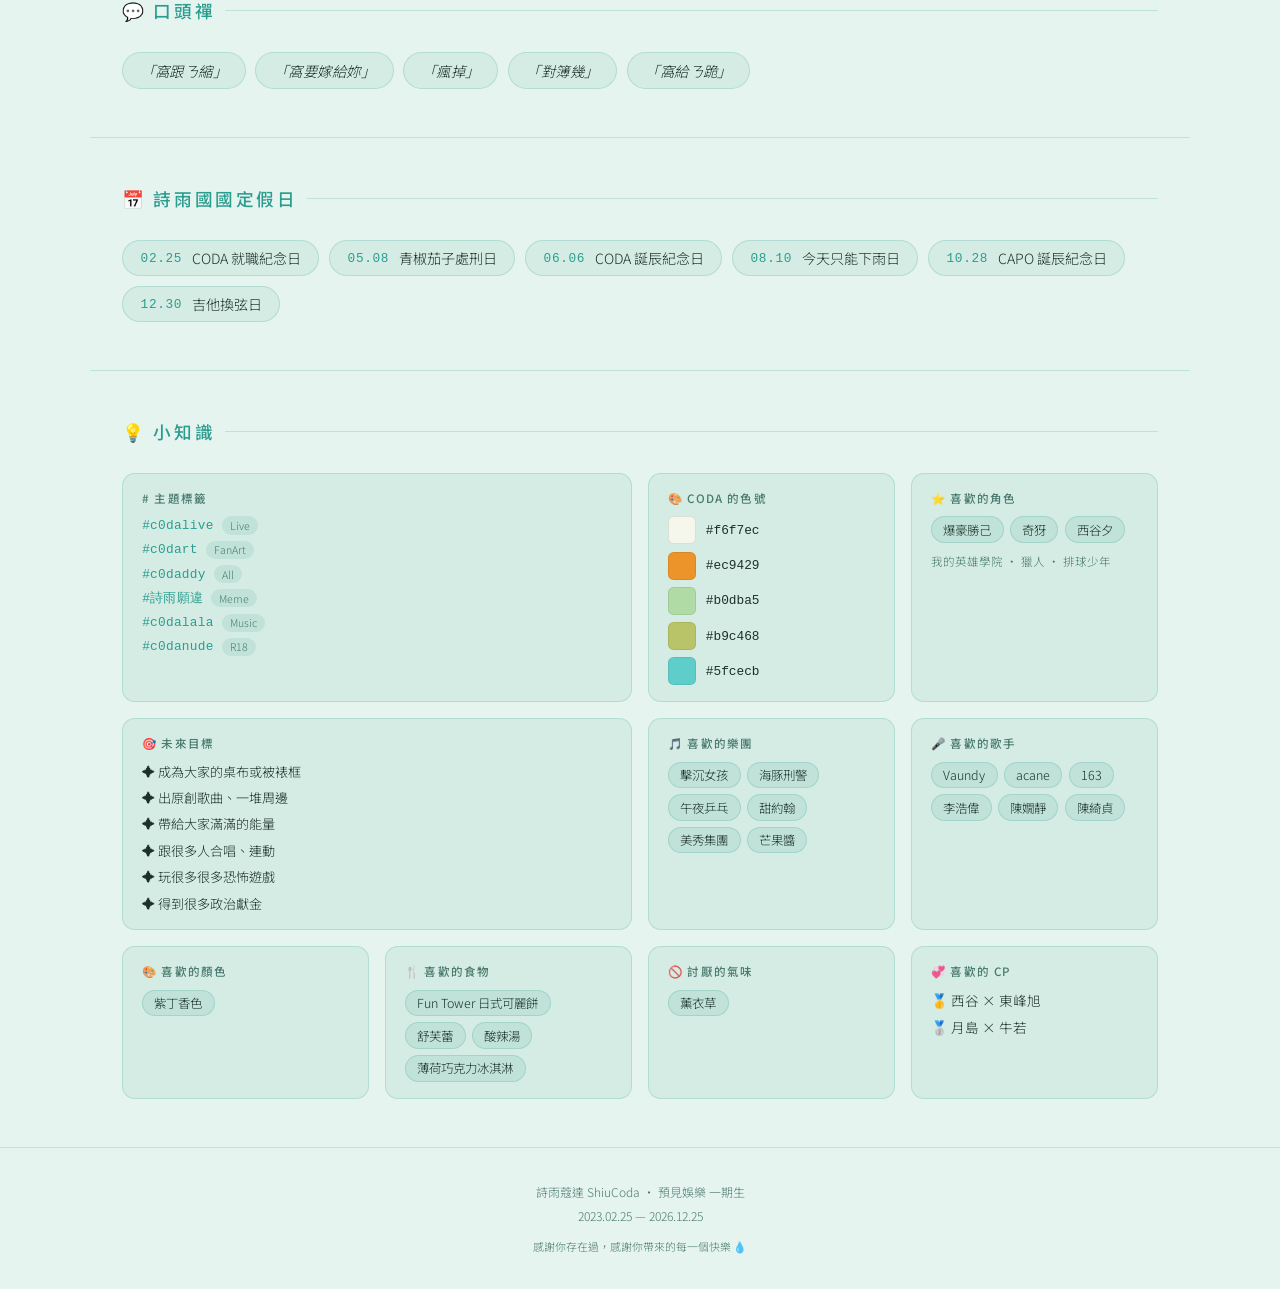
==== commit 334d0ef5: "新增三視圖區塊：基本資料與口頭禪之間 Co-Authored-By: Claude Sonnet 4.6 <noreply@anthropic.com>" ====
--- a/index.html
+++ b/index.html
@@ -315,6 +315,41 @@
       white-space: nowrap;
     }
 
+    /* ── 三視圖 ── */
+    .refsheet-grid {
+      display: grid;
+      grid-template-columns: repeat(auto-fit, minmax(220px, 1fr));
+      gap: 1rem;
+    }
+
+    .refsheet-item {
+      border-radius: .8rem;
+      overflow: hidden;
+      background: var(--bg2);
+      border: 1px solid var(--border);
+      cursor: pointer;
+      transition: transform .2s, border-color .2s;
+    }
+
+    .refsheet-item:hover {
+      transform: translateY(-3px);
+      border-color: var(--accent-dim);
+    }
+
+    .refsheet-item img {
+      width: 100%;
+      display: block;
+      object-fit: cover;
+    }
+
+    .refsheet-label {
+      text-align: center;
+      font-size: .75rem;
+      color: var(--text-muted);
+      padding: .4rem 0 .55rem;
+      letter-spacing: .08em;
+    }
+
     /* ── 口頭禪 ── */
     .catchphrase-list {
       display: flex;
@@ -663,6 +698,16 @@
   </div>
 </section>
 
+<!-- ── 三視圖 ── -->
+<section>
+  <h2 class="section-title">🎨 三視圖</h2>
+  <div style="display:flex;justify-content:center;">
+    <div class="refsheet-item" style="max-width:720px;width:100%;" onclick="openLightbox('images/character/三視圖/三視圖.jpg')">
+      <img src="images/character/三視圖/三視圖.jpg" alt="三視圖" loading="lazy" style="width:100%;display:block;">
+    </div>
+  </div>
+</section>
+
 <!-- ── 口頭禪 ── -->
 <section>
   <h2 class="section-title">💬 口頭禪</h2>
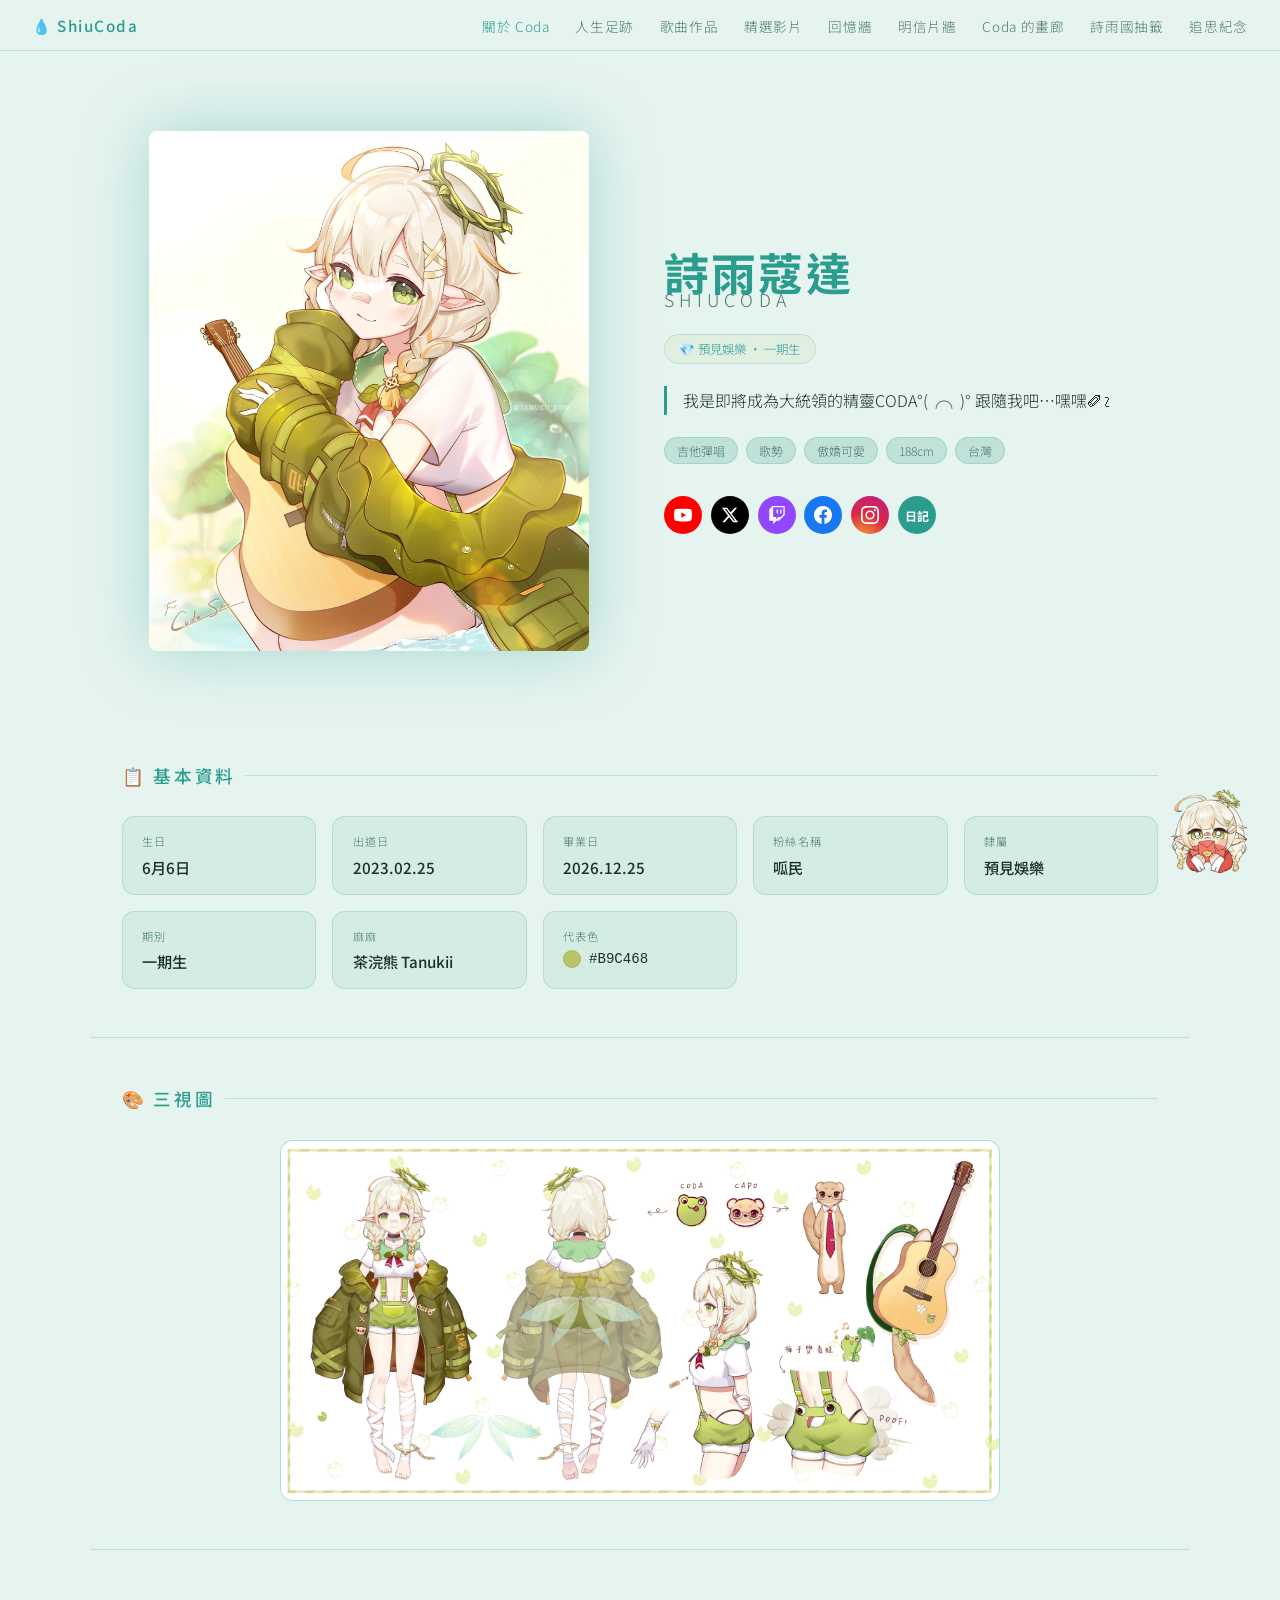
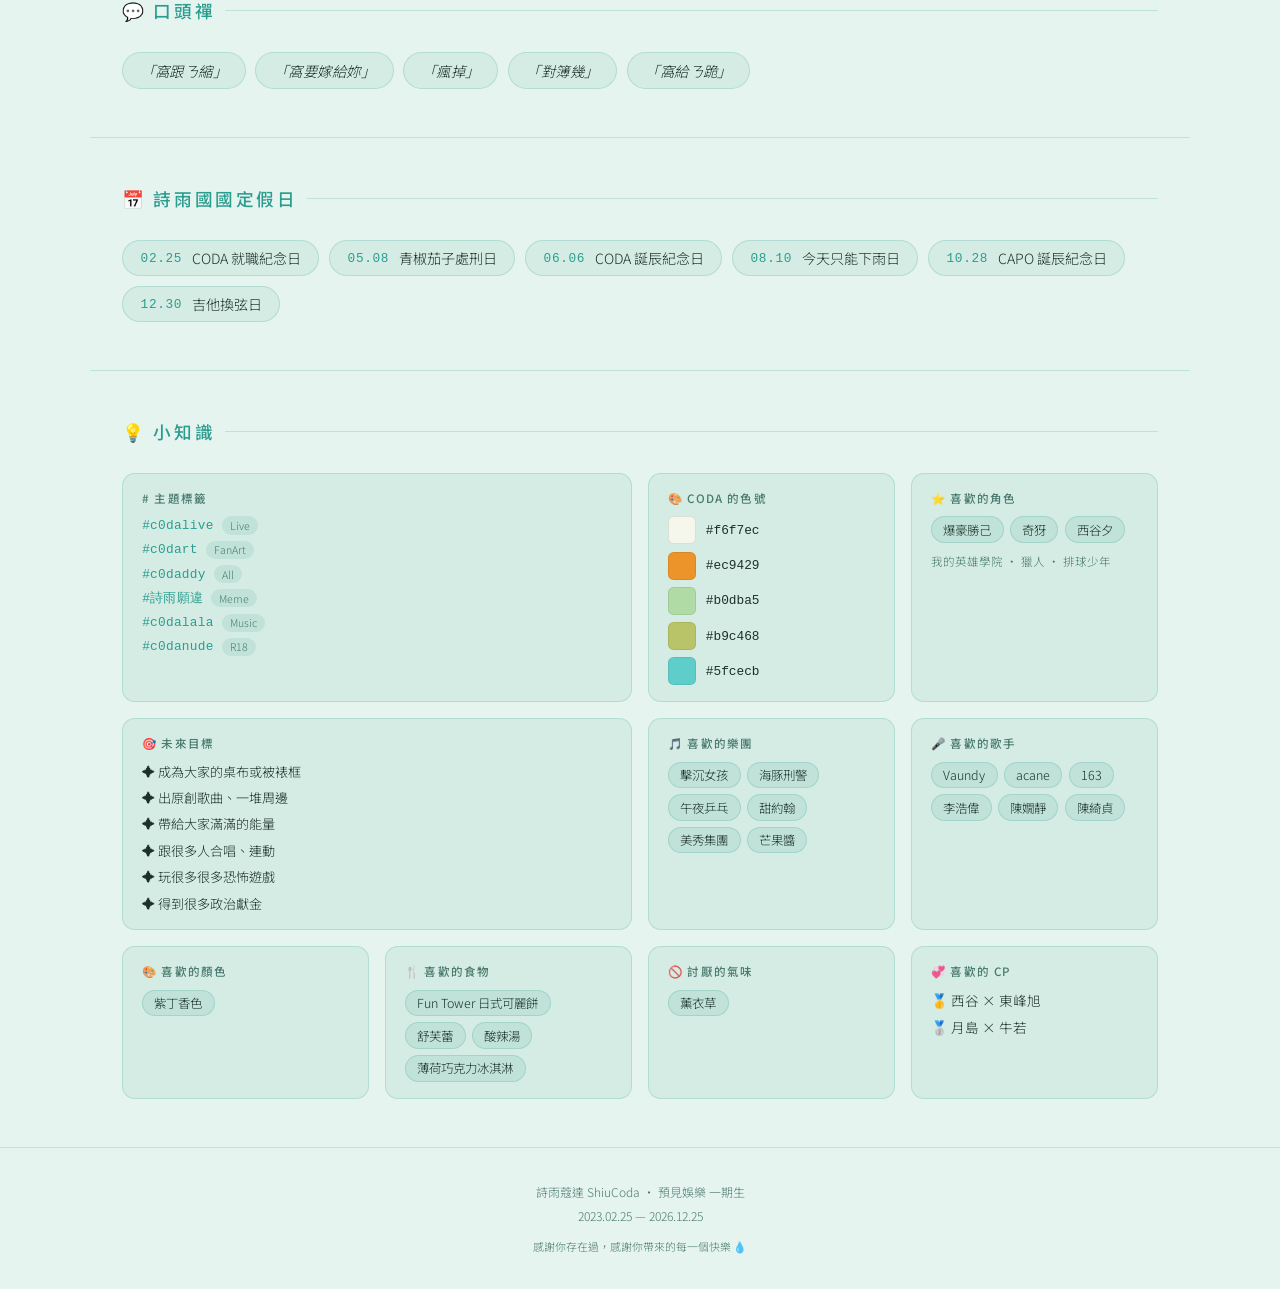
==== commit 94abef35: "關於Coda頁面圖片禁止右鍵 Co-Authored-By: Claude Sonnet 4.6 <noreply@anthropic.com>" ====
--- a/index.html
+++ b/index.html
@@ -884,6 +884,10 @@
   document.addEventListener('keydown', e => {
     if (e.key === 'Escape') closeLightbox();
   });
+
+  document.addEventListener('contextmenu', e => {
+    if (e.target.tagName === 'IMG') e.preventDefault();
+  });
 </script>
 <script src="js/mascot.js"></script>
 <script src="js/music.js"></script>
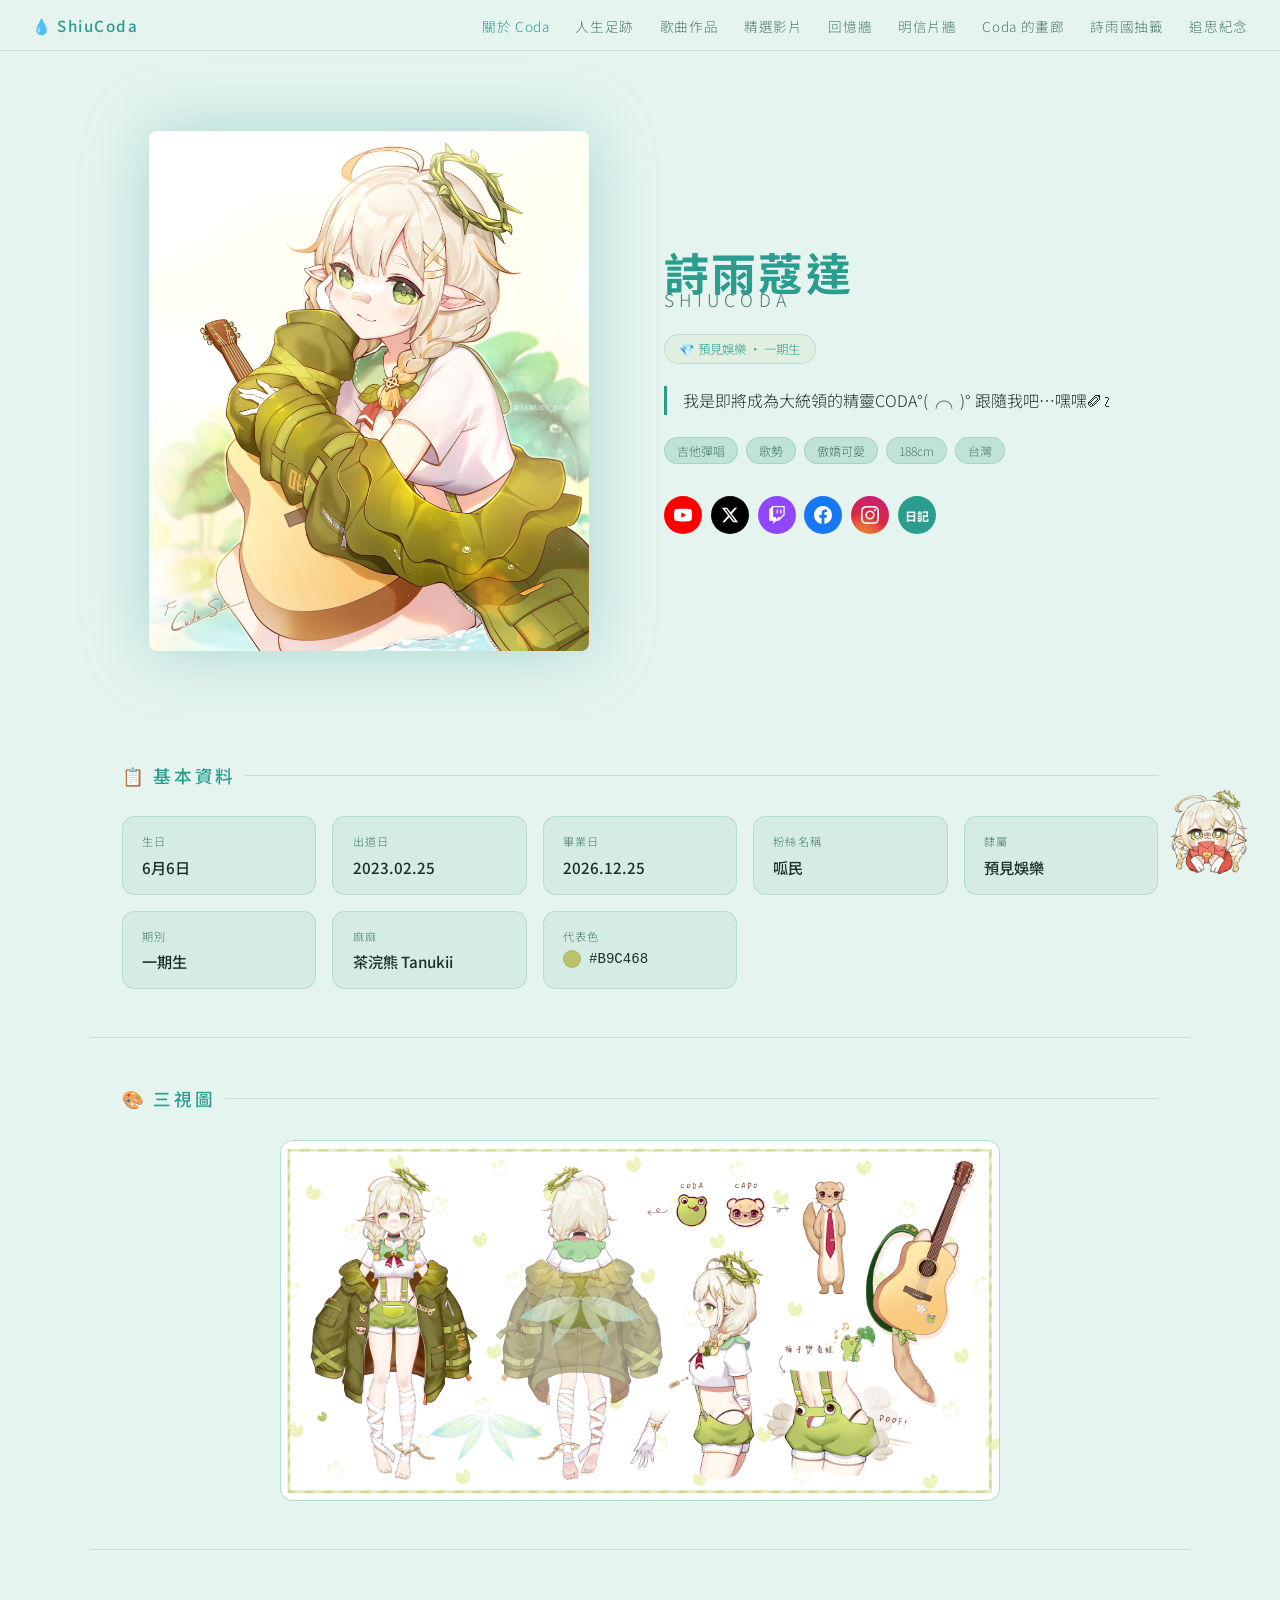
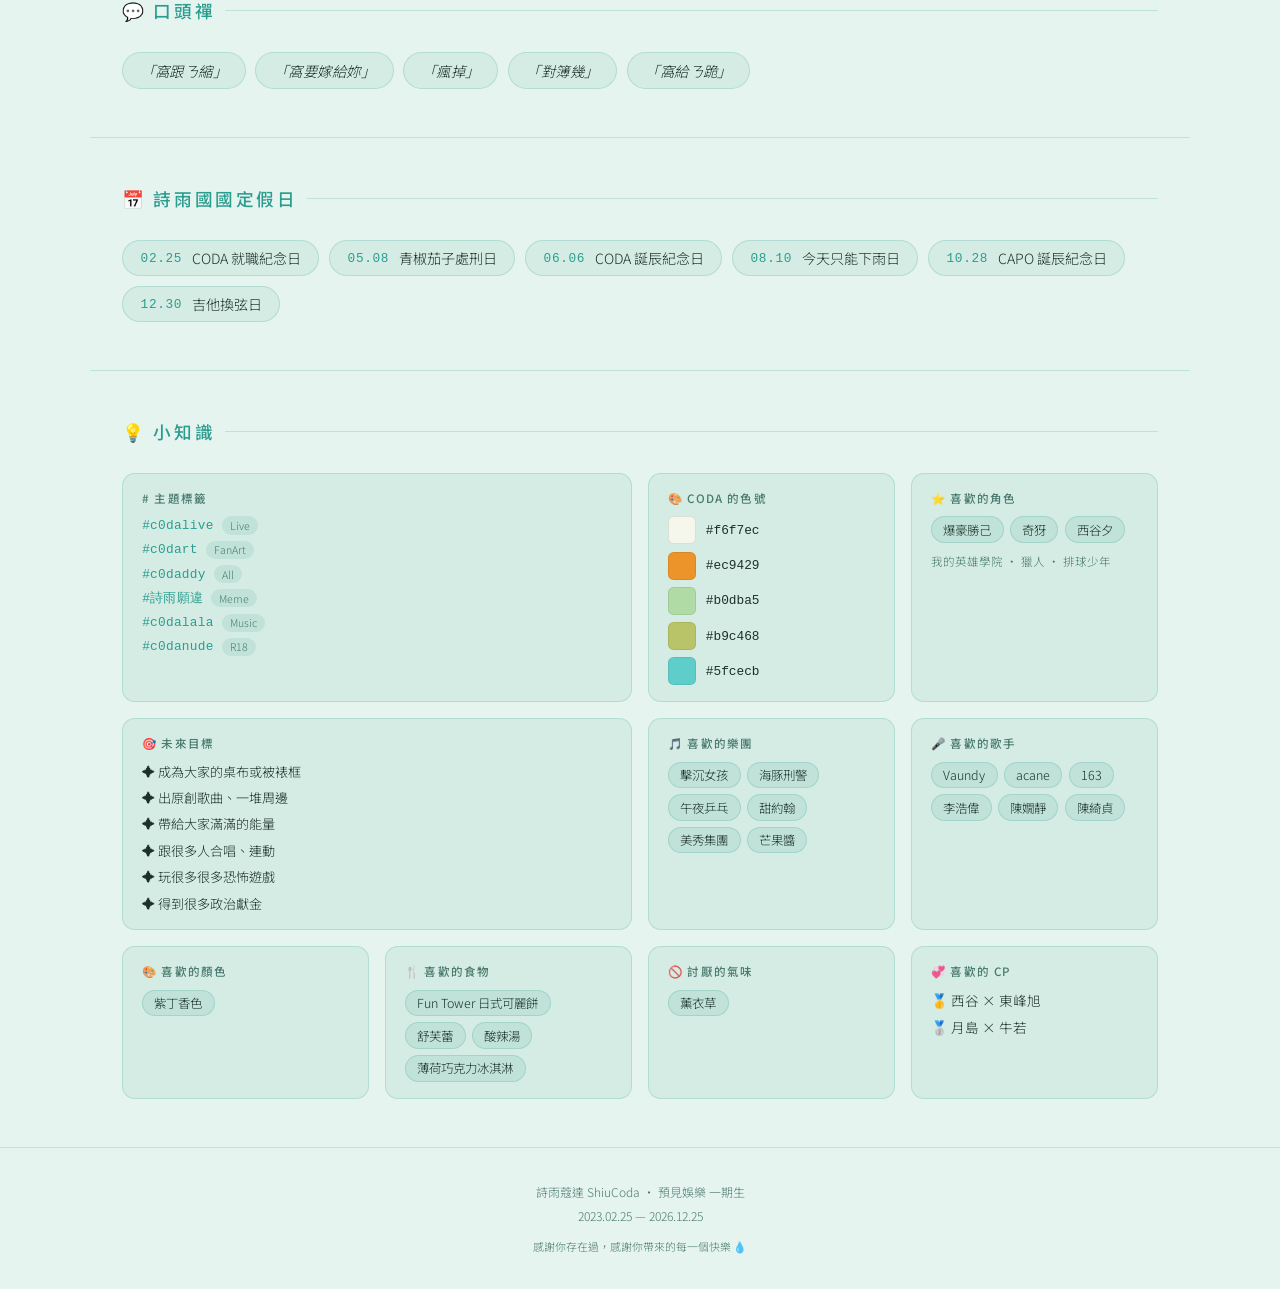
==== commit 85b347b9: "三視圖移除點擊放大效果 Co-Authored-By: Claude Sonnet 4.6 <noreply@anthropic.com>" ====
--- a/index.html
+++ b/index.html
@@ -702,7 +702,7 @@
 <section>
   <h2 class="section-title">🎨 三視圖</h2>
   <div style="display:flex;justify-content:center;">
-    <div class="refsheet-item" style="max-width:720px;width:100%;" onclick="openLightbox('images/character/三視圖/三視圖.jpg')">
+    <div class="refsheet-item" style="max-width:720px;width:100%;cursor:default;">
       <img src="images/character/三視圖/三視圖.jpg" alt="三視圖" loading="lazy" style="width:100%;display:block;">
     </div>
   </div>
